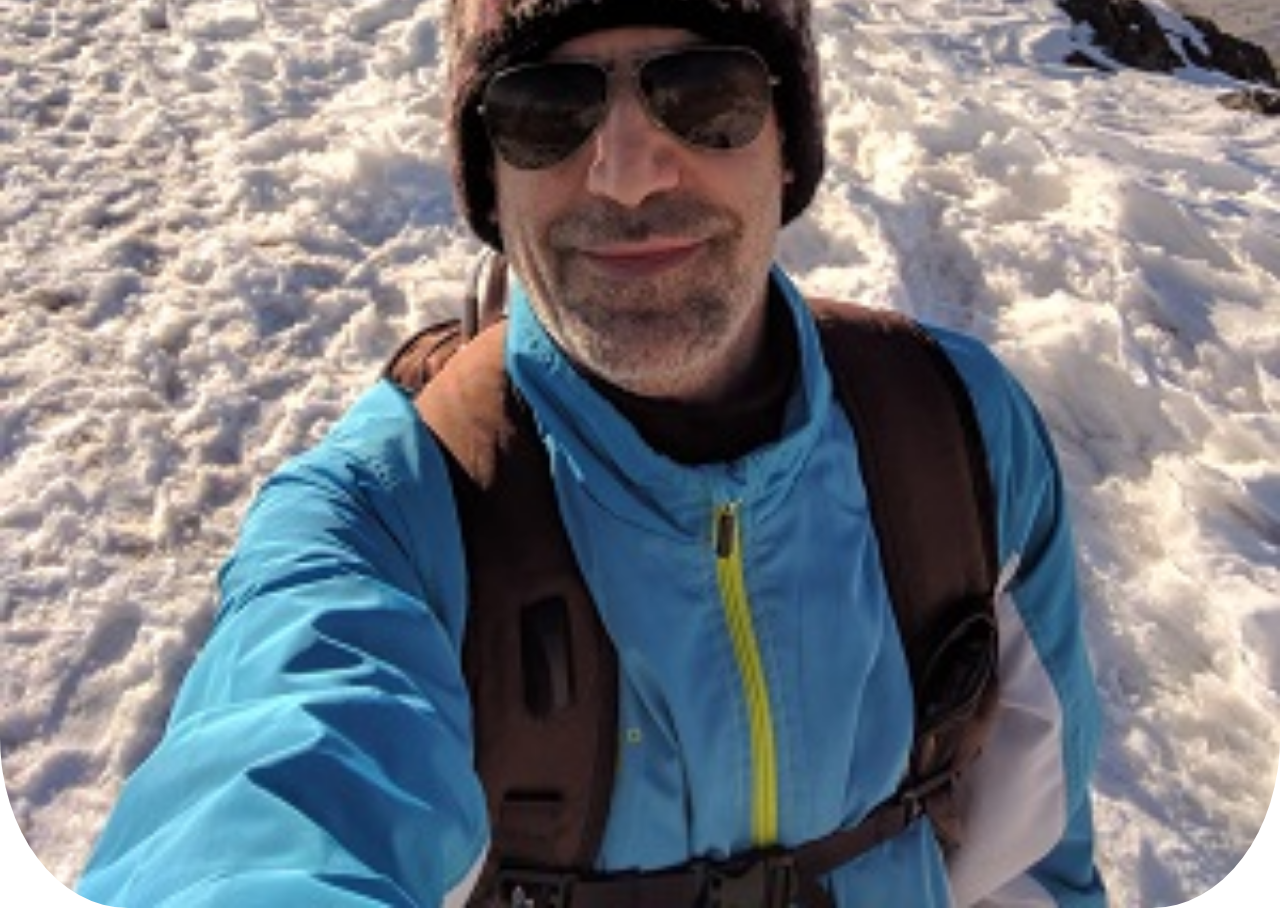
==== index.html @ f1cdc08c "update picture" ====
<!DOCTYPE html>
<html lang="en">
<head>
    <meta charset="UTF-8">
    <meta http-equiv="X-UA-Compatible" content="IE=edge">
    <meta name="viewport" content="width=device-width, initial-scale=1.0">
    <title>Document</title>
    <link rel="stylesheet" href="./style.css">
    <link rel="stylesheet" href="https://pro.fontawesome.com/releases/v5.10.0/css/all.css" integrity="sha384-AYmEC3Yw5cVb3ZcuHtOA93w35dYTsvhLPVnYs9eStHfGJvOvKxVfELGroGkvsg+p" crossorigin="anonymous"/>
</head>
<body>
    <header>
        <div class="menu">
            <i class="fas fa-bars"></i>
        </div>
         <div class="my-pic">
            <img src="./IMG-2.jpg" alt="">
         </div>
        <h3>Hi, My Name Is</h3>
        <H1>Manoochehr <span>Ghiyaee</span></H1>
        <hr>
        <h2>Front-End Developer Web</h2>
        <nav class="navbar">
        <ul>
            <li class="li"><a href="./index.html">home</a></li>
            <li><a href="./contact.html">contact</a></li>
            <li><a href="./Projects.html">my project</a></li>
            <li><a href="#">about as</a></li>
        </ul>
    </nav>
</header>
<main>
    
</main>
    <footer class='footer'>
                  <a href="#!" ><i class="fab fa-telegram fa-2x"></i></a>
                  <a href="#!" ><i class="fab fa-instagram fa-2x"></i></a>
                  <a href="#!" ><i class="fab fa-whatsapp fa-2x"></i></a>
                  <a href="#!" ><i class="fab fa-github fa-2x"></i></a>
                  <a href="#!" ><i class="fab fa-linkedin fa-2x"></i></a>
    </footer>
<script src="app.js"></script>
</body>
</html>
---- style.css ----
*{
    margin: 0;
    padding: 0;
    box-sizing: border-box;
}
h1,h2,h3{
    text-align: center;
}
h2{
    margin-top: 0.4rem;
}
.menu{
    cursor: pointer;
    color: rgb(231, 90, 90);
    font-size: 30px;
    font-weight: 900;
     /* transform: rotateZ(90deg); */
     direction: rtl;
     margin:0.5rem;
     position: relative;
     z-index: 2;
}
.my-pic{
  width: 10px;
  height:10px;
}
.my-pic img{
    width: 100%;
    position: absolute;
    bottom: 0;
    border-radius: 10%;
}
.navbar{
    position: fixed;
    top: 0;
    left: 0;
    /* opacity: 0.80; */
    width: 100%;
    height: 100vh;
    /* visibility: hidden; */
    background: rgba(61, 47, 47,0.9);
    transition: all 1s ease-in-out;
    z-index: 1;
    display: flex;
    justify-content: center;
    align-items: center;
    transform: translateX(100%);
    text-align: center;
}
.navbar ul li{
    list-style: none;
    padding: 1.5rem;
}
.navbar ul li a{
    text-decoration: none;
    color:tomato;
   font-size: 1.5rem;
   text-transform: uppercase;
}
 .active{
    visibility: visible;
     transform: translateX(0);   
     
 }

 span{
     color:rgb(190, 40, 14)
 }
H2{
    color: rgb(16, 96, 245);
    font-weight:400;
    font-size: 30px;
}
body{
    height: 100vh;
     /* background:
    url('./IMG-3.jpg') center  ;
    background-size: cover ;
    background-repeat: no-repeat; */
    position: relative;
    /* z-index: 1; */
    overflow: hidden;
    border-radius: 50%;
}
.footer{
    position: absolute;
    left: 0;
    bottom: 0;
}
.footer{
    display: flex;
    flex-direction: column;
}
 .footer a{
    padding: 0.2rem;
    font-weight: 300;
    color:black;
    margin: 0.5rem;
 }
  .footer a:hover{
      color:tomato;
      transition: all 1s ease-in-out;
  }
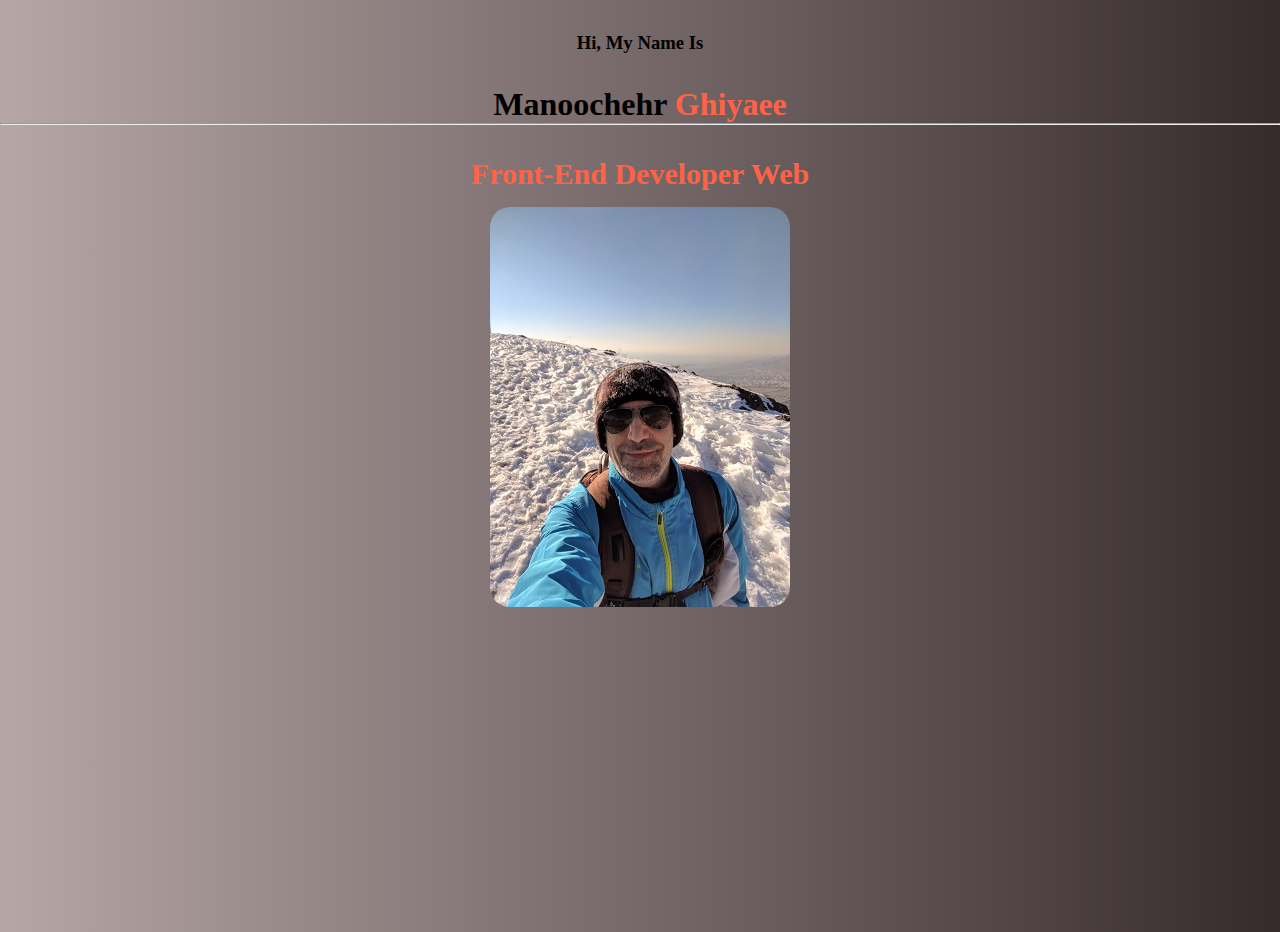
==== commit 3d594161: "update folders" ====
--- a/index.html
+++ b/index.html
@@ -5,7 +5,7 @@
     <meta http-equiv="X-UA-Compatible" content="IE=edge">
     <meta name="viewport" content="width=device-width, initial-scale=1.0">
     <title>Document</title>
-    <link rel="stylesheet" href="./style.css">
+    <link rel="stylesheet" href="./css/style.css">
     <link rel="stylesheet" href="https://pro.fontawesome.com/releases/v5.10.0/css/all.css" integrity="sha384-AYmEC3Yw5cVb3ZcuHtOA93w35dYTsvhLPVnYs9eStHfGJvOvKxVfELGroGkvsg+p" crossorigin="anonymous"/>
 </head>
 <body>
@@ -13,18 +13,18 @@
         <div class="menu">
             <i class="fas fa-bars"></i>
         </div>
-         <div class="my-pic">
-            <img src="./IMG-2.jpg" alt="">
-         </div>
         <h3>Hi, My Name Is</h3>
         <H1>Manoochehr <span>Ghiyaee</span></H1>
         <hr>
         <h2>Front-End Developer Web</h2>
+         <div class="img">
+           <img src="./imag/IMG-2.jpg" alt="">
+        </div>
         <nav class="navbar">
         <ul>
             <li class="li"><a href="./index.html">home</a></li>
-            <li><a href="./contact.html">contact</a></li>
-            <li><a href="./Projects.html">my project</a></li>
+            <li><a href="./page/contact.html">contact</a></li>
+            <li><a href="./page/Projects.html">my project</a></li>
             <li><a href="#">about as</a></li>
         </ul>
     </nav>
--- a/css/style.css
+++ b/css/style.css
@@ -0,0 +1,98 @@
+*{
+    margin: 0;
+    padding: 0;
+    box-sizing: border-box;
+}
+body{
+     background:linear-gradient(to right,rgb(182, 166, 166),rgb(54, 43, 43));
+     height: 100vh;
+     /* overflow: hidden; */
+}
+.img{
+    text-align: center;
+   margin-top: 1rem;
+}
+.img img{
+    border-radius: 20px;
+}
+h1,h2,h3{
+    text-align: center;
+    margin-top: 2rem;
+}
+h2{
+    margin-top:2rem;
+}
+.menu{
+    cursor: pointer;
+    color: rgb(231, 90, 90);
+    font-size: 30px;
+    font-weight: 900;
+     /* transform: rotateZ(90deg); */
+     direction: rtl;
+     margin:0.5rem;
+     position: relative;
+     z-index: 2;
+     
+}
+
+.navbar{
+    position: fixed;
+    top: 0;
+    left: 0;
+    /* opacity: 0.80; */
+    width: 100%;
+    height: 100vh;
+    /* visibility: hidden; */
+    background: rgba(61, 47, 47,0.9);
+    transition: all 1s ease-in-out;
+    z-index: 1;
+    display: flex;
+    justify-content: center;
+    align-items: center;
+    transform: translateX(100%);
+    text-align: center;
+}
+.navbar ul li{
+    list-style: none;
+    padding: 1.5rem;
+}
+.navbar ul li a{
+    text-decoration: none;
+    color:tomato;
+   font-size: 1.5rem;
+   text-transform: uppercase;
+}
+ .active{
+    visibility: visible;
+     transform: translateX(0);   
+     
+ }
+
+ span{
+     color:tomato
+ }
+H2{
+    color:tomato;
+    font-weight:400;
+    font-size: 30px;
+    font-weight: bold;
+}
+
+
+.footer{
+    display: flex;
+    align-items: center;
+  justify-content: center;
+  margin-top: 2rem;
+    
+}
+ .footer a{
+    padding: 0.2rem;
+    font-weight: 300;
+    color:black;
+    margin: 0.5rem;
+ }
+  .footer a:hover{
+      color:tomato;
+      transition: all 0.7s ease-in-out;
+  }